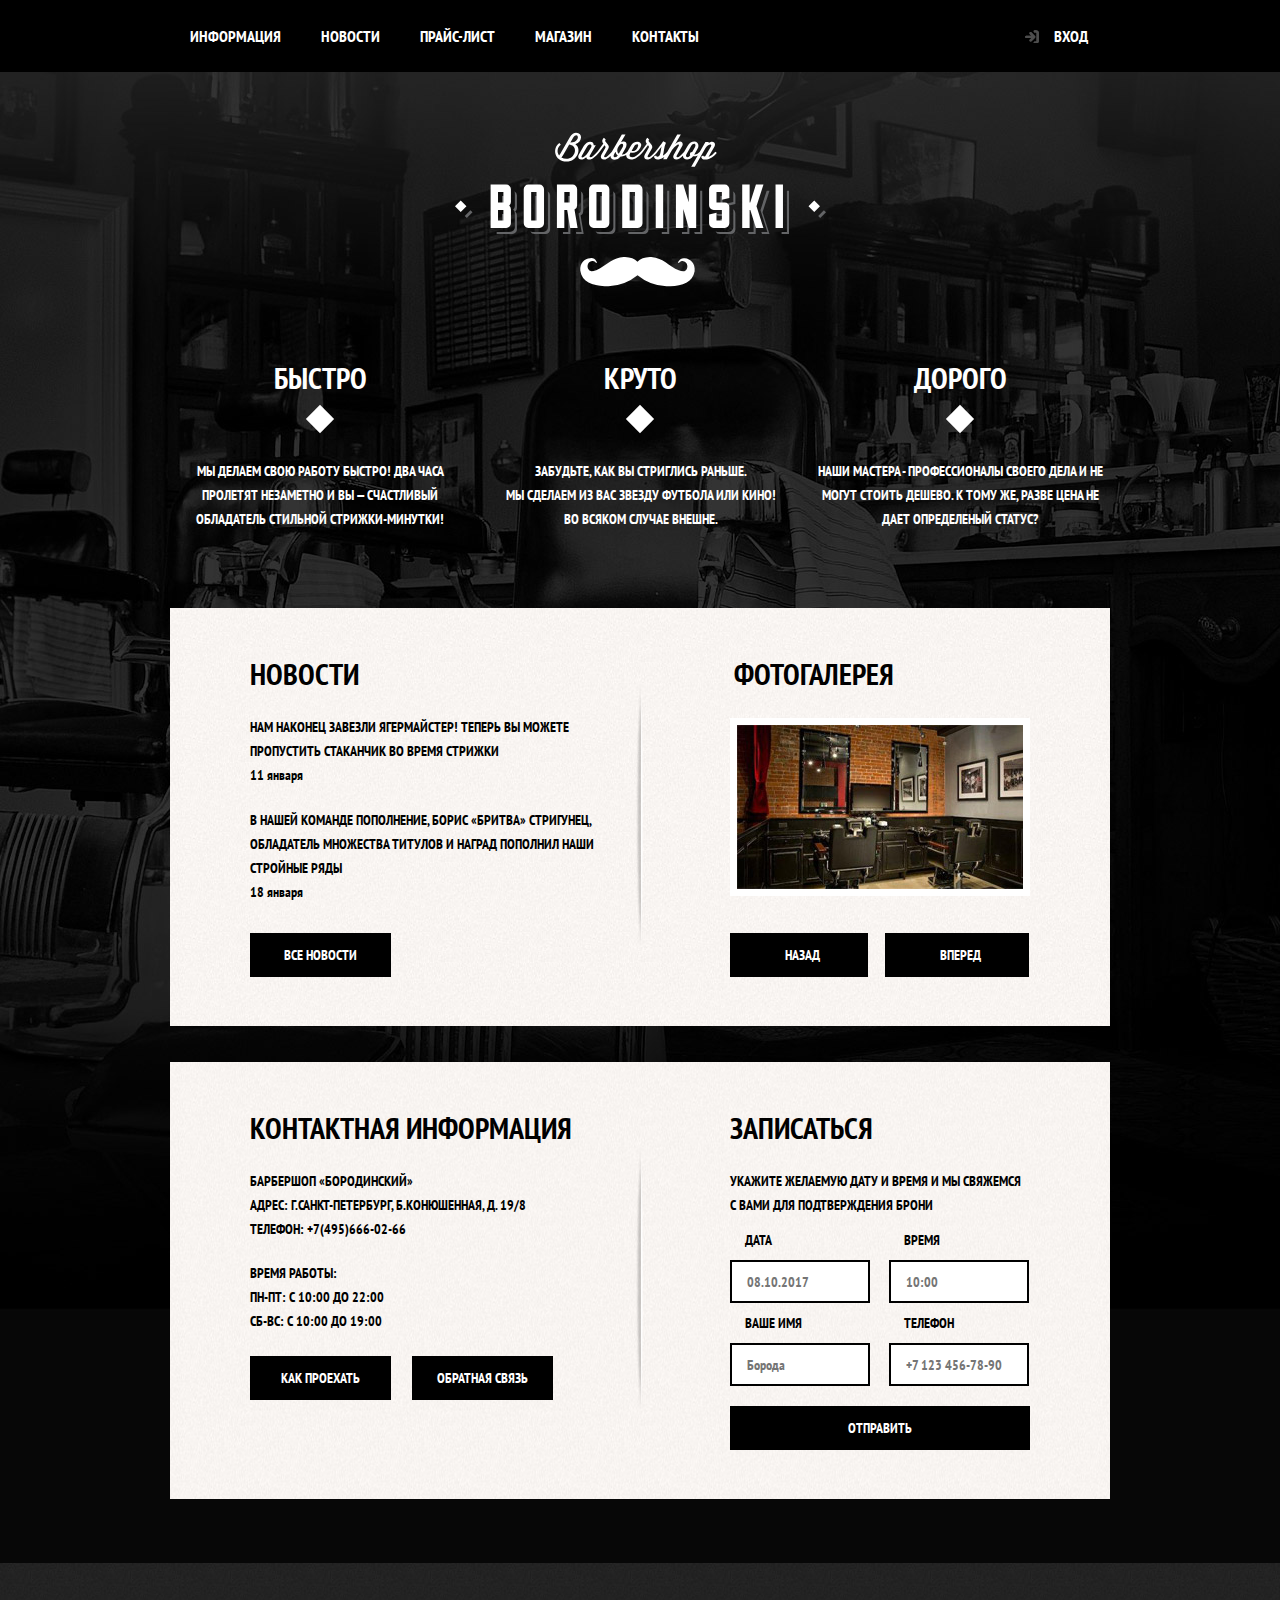
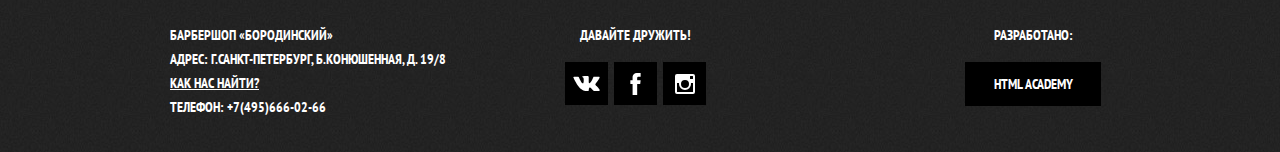
==== index.html @ 268b7793 "Стилизовал форму фильтра товаров" ====
<!DOCTYPE html>
<html lang="ru">
  <head>
    <meta charset="utf-8">
    <title>HTML Academy: Барбершоп</title>
    <link href="https://fonts.googleapis.com/css?family=PT+Sans+Narrow:400,700&amp;subset=cyrillic" rel="stylesheet">
    <link href="css/normalize.css" rel="stylesheet">
    <link href="css/style.css" rel="stylesheet">
  </head>
  <body>
    <header class="main-header">
      <a class="main-header-logo">
        <img src="img/index-logo.svg" alt="Логотип Барбершоп" width="371" height="155">
      </a>
      <nav class="header-menu" aria-label="Навигация по сайту">
        <div class="container">
          <ul class="site-navigation">
            <li><a href="#">Информация</a></li>
            <li><a href="#">Новости</a></li>
            <li><a href="price.html">Прайс-лист</a></li>
            <li><a href="catalog.html">Магазин</a></li>
            <li><a href="#">Контакты</a></li>
          </ul>
          <ul class="user-navigation">
            <li class="login-link"><a href="#">Вход</a></li>
          </ul>
        </div>
      </nav>
    </header>
    <main class="container">
      <h1 class="visually-hidden">Барбершоп Бородински</h1>
      <section class="features">
        <h2 class="visually-hidden">Особенности</h2>
        <ul class="features-list">
          <li class="features-list-fast">
            <h3>Быстро</h3>
            <p>Мы делаем свою работу быстро! Два часа пролетят незаметно и вы &mdash; счастливый
              обладатель стильной стрижки-минутки!</p>
          </li>
          <li class="features-list-cool">
            <h3>Круто</h3>
            <p>Забудьте, как вы стриглись раньше.<br> Мы сделаем из вас звезду футбола или кино!
              во всяком случае внешне.</p>
          </li>
          <li>
            <h3>Дорого</h3>
            <p>Наши мастера - профессионалы своего дела и не могут стоить дешево.
              К тому же, разве цена не дает определеный статус?</p>
          </li>
        </ul>
      </section>
      <div class="index-column">
        <section class="news">
          <h2>Новости</h2>
          <ul class="news-list">
            <li class="list-item">
              <p>Нам наконец завезли ягермайстер! Теперь вы можете пропустить стаканчик
                во время стрижки</p>
              <time datetime="2017-01-11">11 января</time>
            </li>
            <li class="list-item">
              <p>В нашей команде пополнение, Борис «Бритва» Стригунец, обладатель множества
                титулов и наград пополнил наши стройные ряды</p>
              <time datetime="2017-01-18">18 января</time>
            </li>
          </ul>
          <a class="button" href="#">Все новости</a>
        </section>
        <section class="photogallery">
          <h2>Фотогалерея</h2>
          <img src="img/image-barbershop.jpg" alt="Интерьер" width="286" height="164">
          <button class="button button-prev" type="button">Назад</button>
          <button class="button button-next" type="button">Вперед</button>
        </section>
      </div>
      <div class="index-column">
        <section class="contact">
          <h2>Контактная информация</h2>
          <p>Барбершоп «Бородинский»<br>
            Адрес: г.Санкт-Петербург, Б.Конюшенная, Д. 19/8<br>
            Телефон: +7(495)666-02-66</p>
          <p>Время работы:<br>
            Пн-Пт: С 10:00 до 22:00<br>
            Сб-Вс: С 10:00 до 19:00</p>
          <a class="button button-drv" href="#">Как проехать</a>
          <a class="button button-feedback" href="#">Обратная связь</a>
        </section>
      <section class="reservation">
        <h2>Записаться</h2>
        <p>Укажите желаемую дату и время и мы свяжемся с вами для подтверждения
          брони</p>
        <form class="reservation-form" method="post" action="#">
          <p class="form-item">
            <label for="date-field-reservation">Дата</label>
            <input type="text" name="date" id="date-field-reservation" placeholder="08.10.2017">
          </p>
          <p class="form-item">
            <label for="time-field-reservation">Время</label>
            <input type="text" name="time" id="time-field-reservation" placeholder="10:00">
          </p>
          <p class="form-item">
            <label for="name-field-reservation">Ваше имя</label>
            <input type="text" name="name" id="name-field-reservation" placeholder="Борода">
          </p>
          <p class="form-item">
            <label for="phone-field-reservation">Телефон</label>
            <input type="tel" name="phone" id="phone-field-reservation" placeholder="+7 123 456-78-90">
          </p>
            <button class="button button-submit" type="submit">Отправить</button>
        </form>
      </section>
     </div>
    </main>
    <footer class="main-footer">
      <div class="container">
        <p class="footer-contact">Барбершоп «Бородинский»<br>
          Адрес: г.Санкт-Петербург, Б.Конюшенная, Д. 19/8<br>
          <a href="#">Как нас найти?</a><br>
          Телефон: +7(495)666-02-66
        </p>
        <div class="footer-social">
          <b>Давайте дружить!</b>
          <ul>
            <li>
              <a href="#" aria-label="Vkontakte"><span class="visually-hidden">Vkontakte</span>
              <svg xmlns="http://www.w3.org/2000/svg" width="27" height="15" viewBox="0 0 26.14 14.91"><path d="M26 13.47l-.09-.17a13.55 13.55 0 0 0-2.6-3q-.87-.83-1.1-1.12A1 1 0 0 1 22 8a10.27 10.27 0 0 1 1.22-1.78l.88-1.16q2.35-3.13 2-4L26 .94a.8.8 0 0 0-.4-.22 2.14 2.14 0 0 0-.87 0h-3.92a.51.51 0 0 0-.27 0h-.3a.6.6 0 0 0-.15.14.93.93 0 0 0-.14.24 22.22 22.22 0 0 1-1.46 3.06q-.5.84-.93 1.46a7 7 0 0 1-.71.91 4.94 4.94 0 0 1-.52.47q-.23.18-.35.15l-.23-.05a.9.9 0 0 1-.31-.33 1.49 1.49 0 0 1-.16-.53V1.6a3.14 3.14 0 0 0 0-.62 2.12 2.12 0 0 0-.14-.44.73.73 0 0 0-.28-.33 1.57 1.57 0 0 0-.46-.18A9 9 0 0 0 12.57 0a8.93 8.93 0 0 0-3.25.33 1.83 1.83 0 0 0-.52.41q-.25.3-.07.33a1.67 1.67 0 0 1 1.16.59l.08.16a2.6 2.6 0 0 1 .19.63 6.32 6.32 0 0 1 .12 1 10.59 10.59 0 0 1 0 1.7q-.07.71-.13 1.1a2.21 2.21 0 0 1-.18.64 2.69 2.69 0 0 1-.16.3l-.07.07a1 1 0 0 1-.37.07.86.86 0 0 1-.46-.19 3.27 3.27 0 0 1-.56-.52 7 7 0 0 1-.66-.93q-.37-.6-.76-1.42l-.22-.39q-.2-.38-.56-1.11t-.62-1.43A.9.9 0 0 0 5.2.9h-.07a.93.93 0 0 0-.22-.16A1.44 1.44 0 0 0 4.6.65L.87.68A1 1 0 0 0 .1.94L0 1a.44.44 0 0 0 0 .22 1.08 1.08 0 0 0 .08.37Q.9 3.53 1.86 5.31t1.66 2.87Q4.23 9.27 5 10.24t1 1.24l.37.41.34.33a8.06 8.06 0 0 0 1 .78 16.34 16.34 0 0 0 1.4.9 7.6 7.6 0 0 0 1.79.72 6.19 6.19 0 0 0 2 .22h1.57a1.08 1.08 0 0 0 .72-.3l.05-.07a.9.9 0 0 0 .1-.25 1.38 1.38 0 0 0 0-.37 4.48 4.48 0 0 1 .09-1.05 2.77 2.77 0 0 1 .23-.71 1.74 1.74 0 0 1 .29-.4 1.19 1.19 0 0 1 .23-.2h.11a.86.86 0 0 1 .77.21 4.52 4.52 0 0 1 .83.79q.39.47.93 1.05a6.41 6.41 0 0 0 1 .87l.27.16a3.31 3.31 0 0 0 .71.3 1.53 1.53 0 0 0 .76.07l3.48-.05a1.58 1.58 0 0 0 .8-.17.68.68 0 0 0 .34-.37 1.06 1.06 0 0 0 0-.46 1.71 1.71 0 0 0-.1-.36z" fill="#fff"/></svg>
              </a>
            </li>
            <li>
              <a href="#" aria-label="Facebook"><span class="visually-hidden">Facebook</span>
              <svg xmlns="http://www.w3.org/2000/svg" width="19" height="22" viewBox="0 0 10.15 21.74"><path d="M3.34 1.12A4.77 4.77 0 0 1 6.53 0h3.61v3.81H7.81a1.07 1.07 0 0 0-1.09.83v2.55h3.42c-.08 1.23-.24 2.45-.41 3.67h-3v10.87H2.21V10.86H0V7.21h2.19V3.66a3.83 3.83 0 0 1 1.15-2.54z" fill="#fff"/></svg>
              </a>
            </li>
            <li>
              <a href="#" aria-label="Instagram"><span class="visually-hidden">Instagram</span>
              <svg xmlns="http://www.w3.org/2000/svg" width="20" height="20" viewBox="0 0 20 20"><path d="M18 0H2a2 2 0 0 0-2 2v16a2 2 0 0 0 2 2h16a2 2 0 0 0 2-2V2a2 2 0 0 0-2-2zm-8 6a4 4 0 1 1-4 4 4 4 0 0 1 4-4zM2.5 18a.47.47 0 0 1-.5-.5V9h2.1a3.4 3.4 0 0 0-.1 1 6 6 0 1 0 12 0 3.4 3.4 0 0 0-.1-1H18v8.5a.47.47 0 0 1-.5.5zM18 4.5a.47.47 0 0 1-.5.5h-2a.47.47 0 0 1-.5-.5v-2a.47.47 0 0 1 .5-.5h2a.47.47 0 0 1 .5.5z" fill="#fff"/></svg>
              </a>
            </li>
          </ul>
        </div>
        <div class="footer-dev">
          <b>Разработано:</b>
          <a class="button button-dev" href="#">Html Academy</a>
        </div>
      </div>
    </footer>

    <section class="modal-login">
      <h2>Личный кабинет</h2>
      <p>Введите пожалуйста свой логин и пароль</p>
      <form class="user-form" action="#" method="post">
        <p class="login">
          <label class="visually-hidden" for="user-form-login">Логин</label>
          <input type="text" name="login" placeholder="Логин" id="user-form-login">
        </p>
        <p class="password">
          <label class="visually-hidden" for="user-form-password">Пароль</label>
          <input type="password" name="password" placeholder="Пароль" id="user-form-password">
        </p>
        <p>
          <input class="visually-hidden" type="checkbox" name="remember" id="remember-field-user">
          <label class="remember-field checkbox" for="remember-field-user">Запомните меня</label>
          <a href="#">Я забыл пароль!</a>
        </p>
        <button class="button" type="submit">Войти</button>
      </form>
      <button class="modal-close" aria-label="Закрыть окно с входом в аккаунт" type="button"><span class="visually-hidden">Закрыть</span></button>
    </section>

    <section class="modal-map">
      <h2 class="visually-hidden">Как до нас добраться</h2>
      <img src="img/map.jpg" width="766" height="560" alt="Офис компании по адресу г.Санкт-Петербург, Б.Конюшенная, Д. 19/8">
      <button class="modal-close" type="button" aria-label="Закрыть"><span class="visually-hidden">Закрыть</span></button>
    </section>
  </body>
</html>
---- css/style.css ----
body {
  margin: 0;
  padding: 0;
  min-width: 960px;

  font-family: "PT Sans Narrow", Arial, sans-serif;
  font-size: 14px;
  line-height: 24px;
  font-weight: 700;
  color: #ffffff;
  text-transform: uppercase;

  background-color: #000000;
  background-image: url("../img/background-main-image.jpg");
  background-position: center 40px;
  background-repeat: no-repeat;
}

a {
  text-decoration: none;
}

.visually-hidden {
  position: absolute;
  width: 1px;
  height: 1px;
  margin: -1px;
  border: 0;
  padding: 0;
  clip: rect(0 0 0 0);
  overflow: hidden;
}

.header-menu,
.inner-header {
  background-color: #000000;
}

.header-menu {
  width: 100%;
  margin-bottom: 60px;
}

.main-header {
  display: flex;
  flex-direction: column;
  align-items: center;
  margin-bottom: 50px;
}

.inner-header {
  margin-bottom: 50px;
}

.main-header-logo {
  width: 371px;
  height: 175px;
  order: 1;
}

.container {
  width: 940px;
  padding-left: 10px;
  padding-right: 10px;
  margin-top: 0;
  margin-bottom: 0;
  margin-left: auto;
  margin-right: auto;
}

.header-menu .container,
.main-footer .container,
.inner-header .container,
.inner-header .header-menu {
  display: flex;
}

/* .inner-header .header-menu {?????
  padding-top: 20px;
  padding-bottom: 26px;
} */

.site-navigation,
.user-navigation {
  margin: 0;
  padding: 0;
  display: flex;
  flex-wrap: wrap;
}

.site-navigation li,
.user-navigation li {
  line-height: 20px;
}

.site-navigation {
  width: 780px;
  margin-right: 20px;
}

.user-navigation {
  width: 140px;
}

.site-navigation,
.user-navigation,
.features-list,
.news-list,
.breadcrumbs,
.catalog-items-list,
.inner-catalog-form ul,
.nav-catalog ul,
.photo-item-list,
.item-consist,
.best-tools ul {
  list-style: none;
}

.header-menu a  {
  font-size: 16px;
  color: #ffffff;
}

.login-link {
  padding-left: 31px;
}

.site-navigation a,
.user-navigation a {
  display: block;
  padding-left: 20px;
  padding-right: 20px;
  padding-top: 26px;
  padding-bottom: 26px;
}

.site-navigation a:hover,
.site-navigation a:focus,
.user-navigation a:hover,
.user-navigation a:focus {
  background-color: #242424;
}

.login-link a {
  position: relative;
  padding-left: 53px;
}

.login-link a::before {
  content: "";

  position: absolute;
  top: 29px;
  left: 23px;

  width: 16px;
  height: 14px;

  background-image: url("../img/login.svg");
  background-repeat: no-repeat;
  opacity: 0.3;
}

.login-link a:hover::before {
  opacity: 1;
}

.features {
  margin-bottom: 63px;
}


.features-list {
  margin: 0;
  padding: 0;
  display: flex;
}

.features-list h3 {
  margin: 0;
  padding: 0;
  padding-bottom: 46px;
}

.features-list li {
  position: relative;
  width: 300px;
  margin-right: 20px;

  text-align: center;
}

.features-list li:last-child {
  margin-right: 0;
}

.features-list li::after {
  content: "";
  position: absolute;
  transform: rotate(45deg);

  background-color: #ffffff;
  width: 20px;
  height: 20px;
  top: 52px;
  left: 140px;
}

.features-list-cool p {
  padding-left: 12px;
  padding-right: 10px;
}

.catalog-wrapper {
  display: flex;
}

.catalog-items-list {
  display: flex;
  flex-wrap: wrap;
}

.catalog-items-list li {
  width: 220px;
}

.nav-catalog ul {
  margin: 0;
  padding: 0;
  display: flex;
}

.news {
  width: 380px;
  margin-right: 126px;
}

.news h2,
.photogallery h2,
.contact h2,
.reservation h2 {
  margin: 0;
  padding: 0;
  margin-bottom: 20px;
}

.photogallery h2 {
  margin-bottom: 23px;
  padding-left: 4px;
}

.news-list {
  margin: 0;
  padding: 0;
  margin-bottom: 39px;
}

.photogallery {
  width: 320px;
}

.contact {
  width: 383px;
  margin-right: 98px;
}

.contact p {
  margin: 0;
  padding: 0;
  margin-bottom: 20px;
}

.contact p:last-of-type {
  margin-bottom: 33px;
}

.contact .button {
  padding-left: 31px;
  padding-right: 31px;
}

.contact .button-drv {
  margin-right: 18px;
}

.contact .button-feedback {
  padding-left: 25px;
  padding-right: 25px;
}

.reservation {
  width: 300px;
}

.features-list h3,
.index-column h2,
.modal-login h2 {
  font-size: 30px;
  line-height: 42px;
}

.index-column,
.modal-login,
.inner-page {
  padding-left: 80px;
  padding-right: 80px;

  color: #000000;

  background-color: #f8f5f2;
  background-image: url("../img/background-white-pattern.jpg");
  background-repeat: repeat;
}

.inner-page {
  padding-left: 0;/*????*/
  padding-right: 0;
}


.index-column {
  display: flex;
  position: relative;
  margin-bottom: 36px;
  padding-bottom: 49px;
  padding-top: 45px;

  background-color: #f8f5f2;
  background-image:
    url("../img/border.png"),
    url("../img/background-white-pattern.jpg");
  background-repeat: no-repeat, repeat;
  background-position: center center;
}


.button {
  border: none;
  padding: 0;
  margin: 0;
  padding-top: 13px;
  padding-bottom: 13px;
  padding-left: 34px;
  padding-right: 34px;

  color: #ffffff;
  font-weight: 700;
  text-transform: uppercase;
  font-size: 14px;
  line-height: 24px;

  background-color: #000000;
}

.button-prev,
.button-next,
.button-submit,
.modal-login .button {
  padding-top: 10px;
  padding-bottom: 10px;
  padding-left: 55px;
  padding-right: 48px;
}

.button-submit,
.modal-login .button {
  padding-left: 0;
  padding-right: 0;
  width: 100%;
}

.button-submit-catalog {
  width: 112px;
  font-size: 13px;
  line-height: 18px;
  padding-top: 14px;
  padding-bottom: 13px;
}

.modal-login .button {
  box-sizing: border-box;
  padding-right: 10px;
}

.photogallery img {
  margin-bottom: 30px;
  border: 7px solid #ffffff;
}

.button-prev {
  margin-right: 14px;
}

.button:hover,
.button:focus {
  background-color: #663d15;
}

.main-footer {
  margin-top: 64px;
  padding-top: 60px;
  padding-bottom: 33px;

  color: #ffffff;

  background-image: url("../img/background-black-pattern.jpg");
  background-color: #222222;
  background-repeat: repeat;
}

.footer-contact {
  margin: 0;
  padding: 0;

}

.footer-contact a {
  color: #ffffff;
  text-decoration: underline;
}

.footer-social {
  width: 140px;
}

.footer-social b,
.footer-dev b {
  display: block;
  margin-bottom: 15px;
  text-align: center;
}

.footer-dev b {
  margin-bottom: 25px;
}

.footer-social a {
  display: flex;
  justify-content: center;
  align-items: center;
  line-height: 14px;
  width: 43px;
  height: 43px;
}

.footer-dev b {
  display: block;
}

.modal-login a {
  color: #000000;
  text-decoration: underline;
}

.reservation-form {
  display: flex;
  flex-wrap: wrap;
}

.reservation-form p {
  margin: 0;
  padding: 0;
  margin-bottom: 11px;
}

.reservation-form label {
  display: block;
  padding-left: 15px;
  margin-bottom: 11px;

  line-height: 18px;
}

.reservation-form input,
.user-form input {
  box-sizing: border-box;
  border: 2px solid #000000;
  width: 140px;
  padding-left: 15px;
  padding-top: 12px;
  padding-bottom: 11px;
  font-weight: 700;

  color: #000000;
}

.reservation-form p:nth-child(2n + 1) {
  margin-right: 19px;
}

.form-item:last-of-type {
  margin-bottom: 20px;
}

.inner h1 {
  margin: 0;
  padding: 0;
  margin-bottom: 16px;

  font-size: 30px;
  line-height: 42px;
  font-weight: 700;
  color: #000000;
}

.inner-header .header-menu {
  margin-bottom: 0;
}

.breadcrumbs {
  padding: 0;
  margin: 0;
  display: flex;
  margin-bottom: 45px;
}

.breadcrumbs a {
  color: #000000;
}

.inner-price .breadcrumbs {
  margin-bottom: 40px;
}

.inner-form fieldset {
  border: none;
}

.inner-form legend {

}

.inner-form legend,
.item-info h3 {
  font-size: 24px;
  line-height: 30px;
}

.inner-form label {
  font-size: 14px;
  line-height: 18px;
}

.catalog-items-list li {
  background-color: #ffffff;
}

.catalog-items-list a {
  display: block;
  font-size: 14px;
  color: #000000;
}

.catalog-items-list .button {
  color: #ffffff;
}

.breadcrumbs .current {
  color: #aba9a7;
}

.item-code {
  color: #aeaeae;
}

.product-price {
  background-color: #e5e5e5;
}

.inner-price .price-promo {
  font-size: 48px;
  line-height: 48px;
}

.best-tools {
  width: 400px;
  margin-right: 80px;
}

.best-tools h2,
.price-service h2,
.about-us h2 {
  font-size: 24px;
  line-height: 30px;
}

input[type="checkbox"]:hover ~ label,
input[type="radio"]:hover ~ label,
input[type="checkbox"]:focus ~ label,
input[type="radio"]:focus ~ label {
  color: #663d15;
}

input[type="checkbox"]:disabled ~ label,
input[type="radio"]:disabled ~ label {
  opacity: 0.5;
}

.nav-catalog .current-page,
.button-dev:hover,
.button-dev:focus {
  color: #000000;

  background-color: #ffffff;
}



.list-item {
  margin-bottom: 21px;
}

.list-item:last-child {
  margin-bottom: 0;
}

.list-item time,
.catalog-category {
  text-transform: none;
}

.list-item p {
  margin: 0;
  padding: 0;
}

.photo-item-list {
  margin: 0;
  padding: 0;
  display: flex;
  flex-wrap: wrap;
  width: 480px;
}

.item-wrapper,
.price-wrapper,
.about-wrapper {
  display: flex;
}

.about-wrapper p:first-child {
  margin-right: 20px;
}

.about-us {
  padding-bottom: 40px;
}

.item-consist {
  margin: 0;
  padding: 0;
}

.footer-inner-catalog,
.footer-inner-item,
.footer-inner-price {
  color: #ffffff;
}

.footer-contact {
  margin-right: 119px;
}

.footer-social {
  margin-right: 260px;
}

.footer-dev a {
  width: 140px;
  padding-left: 29px;
  padding-right: 28px;
}

.footer-social ul {
  display: flex;
  padding: 0;
  margin: 0;

  list-style: none;
}

.footer-social li {
  display: flex;
  justify-content: center;
  align-items: center;
  background-color: #000000;
  margin-right: 6px;
}

.footer-social li:last-child {
  margin-right: 0;
}

.modal-login {
  display: none; /*Скрыл modal-login*/
  position: fixed;
  top: calc(50% - 230px);
  left: calc(50% - 230px);
  padding-top: 47px;
  width: 300px;
  padding-bottom: 57px;

  box-shadow: 0 30px 50px 0 rgba(00, 01, 01, 0.25);
}

.modal-login h2 {
  margin: 0;
  padding: 0;
}

.modal-login p {
  margin-bottom: 11px;
}

.user-form input {
  width: 300px;
  text-transform: uppercase;
  color: #000000;
  font-weight: 700;
  background-color: #f9f6f3;
}

.user-form p:last-of-type {
  margin-top: 13px;
  /* padding-left: 30px; */
  margin-bottom: 14px;
}

.user-form .remember-field {
  position: relative;
  margin-right: 73px;
  padding-left: 30px;
}

.user-form .remember-field::before,
.checkbox-label::before {
  content: "";
  position: absolute;
  left: 0px;
  top: -2px;

  width: 17px;
  height: 17px;
  border: 2px solid #000000;
}

.radio-label::before {
  content: "";
  position: absolute;
  left: 0px;
  top: -2px;

  width: 17px;
  height: 17px;
  border-radius: 50%;
  border: 2px solid #000000;
}

input[type="checkbox"]:checked ~ .remember-field::before,
input[type="checkbox"]:checked ~ .checkbox-label::before {
  background-image: url("../img/cross.svg");
  background-repeat: no-repeat;
  background-position: center center;
}

input[type="radio"]:checked ~ .radio-label::before {
  background-image: url("../img/radio-shape.svg");
  background-repeat: no-repeat;
  background-position: center center;
}

.user-form p {
  margin: 0;
  padding: 0;
  margin-bottom: 10px;
}

.user-form input {
  padding-right: 40px;
}

.user-form .login,
.user-form .password {
  position: relative;
}

.user-form .login::after,
.user-form .password::after {
  content: "";
  position: absolute;
  width: 15px;
  height: 15px;
  top: 15px;
  left: 271px;

  background-repeat: no-repeat;
}

.user-form .login::after {
  background-image: url("../img/user.svg");
}

.user-form .password::after {
  background-image: url("../img/lock.svg");
  left: 269px;
}

.modal-close {
    position: absolute;
    margin: 0;
    padding: 0;
    border: none;
    width: 20px;
    height: 21px;
    top: 6px;
    left: 470px;


    background-image: url("../img/cross-close.svg");
    background-repeat: no-repeat;
    background-color: transparent;
    background-size: 20px;
}

.modal-map {
  position: fixed;
  display: none; /*Скрыл modal-map*/
  top: calc(50% - 287px);
  left: calc(50% - 390px);
}

.modal-map img {
  border: 7px solid #ffffff;
  box-shadow: 0 30px 50px 0 rgba(00, 01, 01, 0.25);
}

.modal-map .modal-close {
  left: 790px;
  top: 10px;
}

.inner-header .header-logo {
  width: 150px;
  display: flex;
  justify-content: center;
  align-items: center;
}

.inner-header .header-menu {
  width: 790px;
}

.href-style {
  padding-bottom: 26px;
}

.site-navigation-current .href-style {
  box-shadow: inset 0 -4px 0 0 #ffffff;
}

.breadcrumbs li {
  position: relative;
  margin-right: 40px;
}

.breadcrumbs li::after {
  content: "";
  position: absolute;
  width: 7px;
  height: 7px;
  top: 7px;
  margin-left: 17px;

  background-color: #000000;
  transform: rotate(45deg);
}
.breadcrumbs li:last-of-type::after {
  content: "";
  position: absolute;
  width: 0;
  height: 0;
}

.inner-catalog-form form {
  width: 176px;
}

.inner-catalog-form fieldset {
  margin: 0;
  padding: 0;
}

.inner-catalog-form legend {
  margin-bottom: 30px;
}

.inner-catalog-form label {
  display: block;
}

.inner-catalog-form ul {
  margin: 0;
  padding: 0;
}

.inner-catalog-form fieldset {
  margin-bottom: 26px;
}

.inner-catalog-form fieldset:last-of-type {
  margin-bottom: 30px;
}

.inner-catalog-form li {
  margin-bottom: 20px;
}

.checkbox-label,
.radio-label {
  position: relative;
  padding-left: 43px;
}
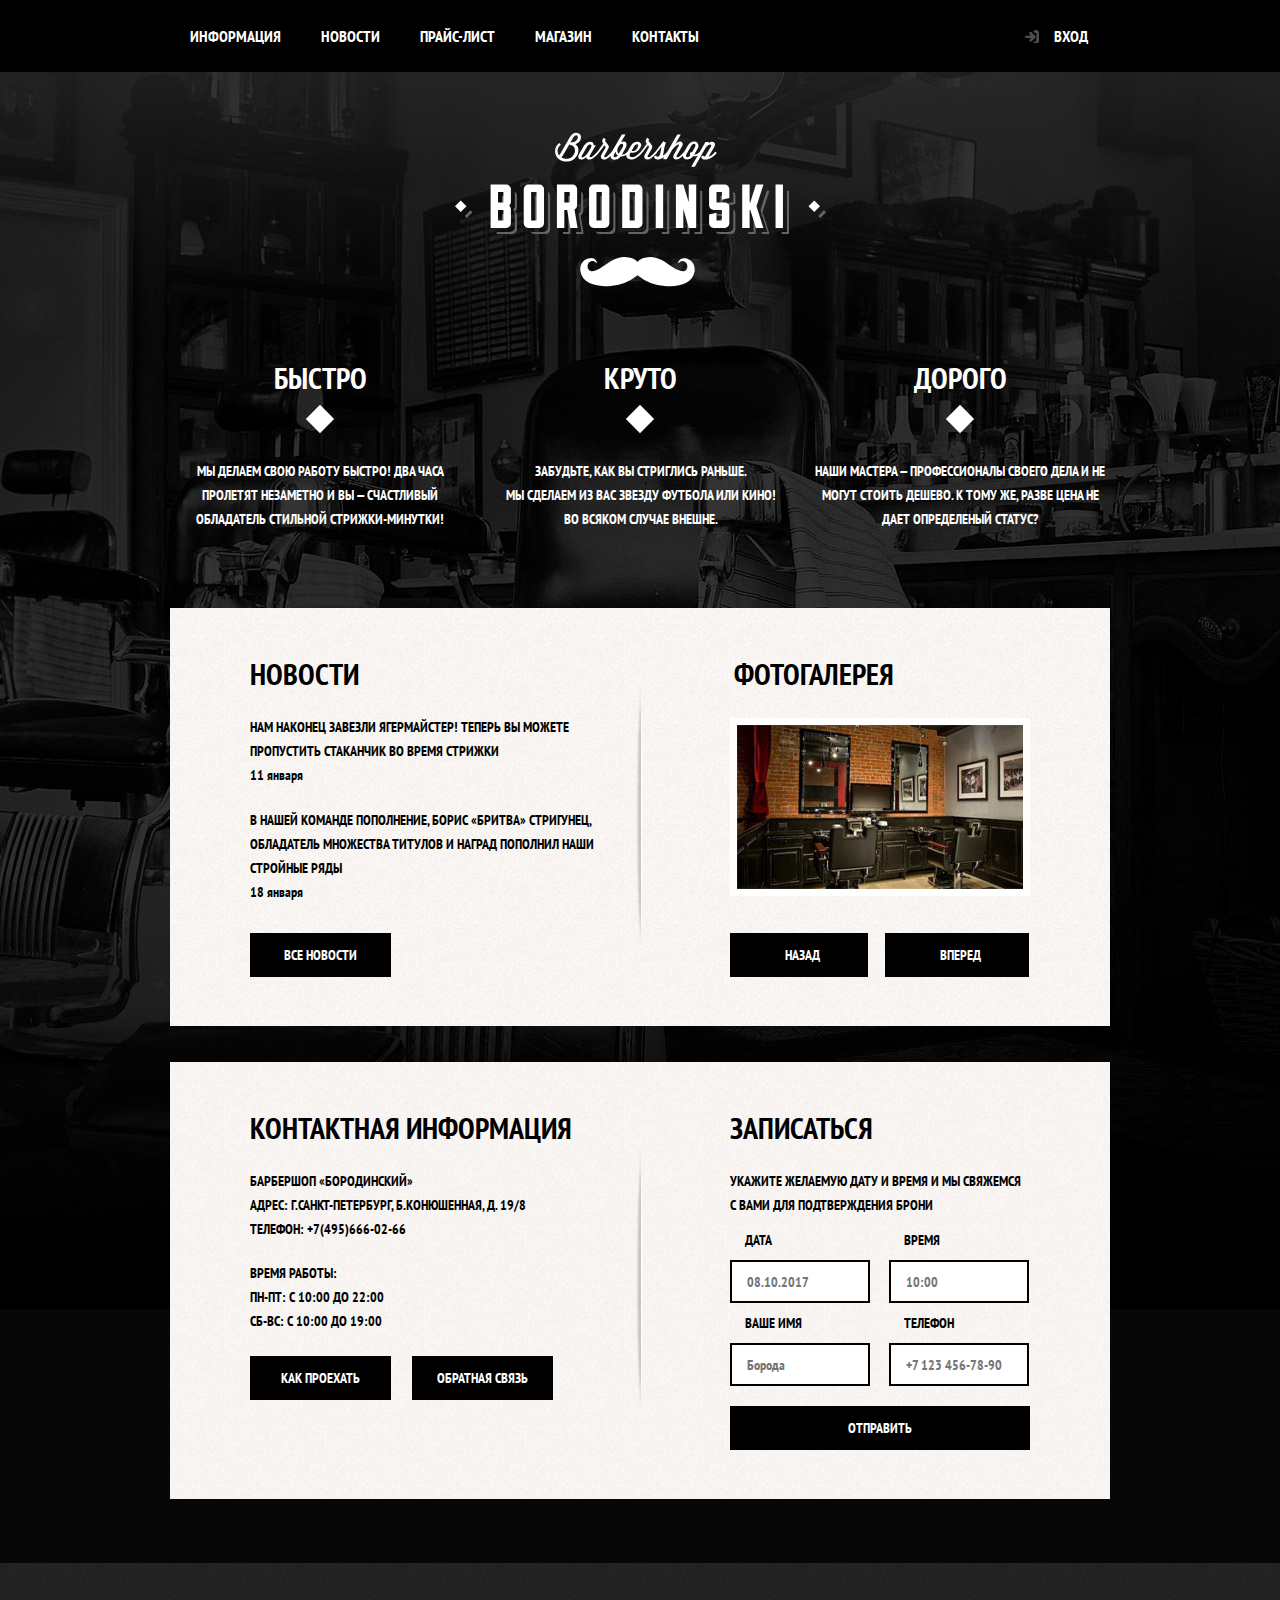
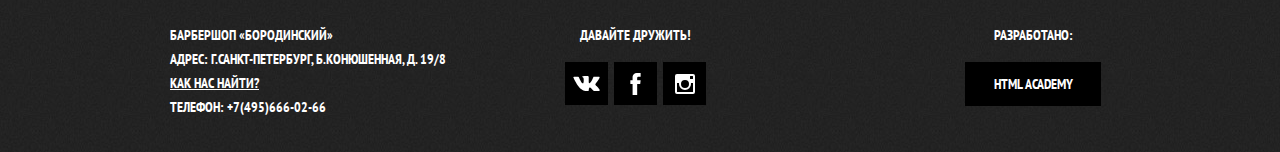
==== commit f69362ff: "Поправил разметку" ====
--- a/index.html
+++ b/index.html
@@ -44,7 +44,7 @@
           </li>
           <li>
             <h3>Дорого</h3>
-            <p>Наши мастера - профессионалы своего дела и не могут стоить дешево.
+            <p>Наши мастера &mdash; профессионалы своего дела и не могут стоить дешево.
               К тому же, разве цена не дает определеный статус?</p>
           </li>
         </ul>
--- a/css/style.css
+++ b/css/style.css
@@ -222,6 +222,7 @@
 
 .catalog-items-list li {
   width: 220px;
+  margin-bottom: 21px;
 }
 
 .nav-catalog ul {
@@ -519,7 +520,7 @@
 }
 
 .inner-price .breadcrumbs {
-  margin-bottom: 40px;
+  margin-bottom: 47px;
 }
 
 .inner-form fieldset {
@@ -548,7 +549,20 @@
 .catalog-items-list a {
   display: block;
   font-size: 14px;
+  line-height: 24px;
   color: #000000;
+}
+
+.catalog-items-wrapper {
+  margin-bottom: 16px;
+}
+
+.catalog-items-wrapper .button,
+.item-price .button {
+  padding-top: 10px;
+  padding-bottom: 10px;
+  padding-left: 18px;
+  padding-right: 18px;
 }
 
 .catalog-items-list .button {
@@ -574,7 +588,7 @@
 
 .best-tools {
   width: 400px;
-  margin-right: 80px;
+  margin-right: 82px;
 }
 
 .best-tools h2,
@@ -629,7 +643,9 @@
   padding: 0;
   display: flex;
   flex-wrap: wrap;
-  width: 480px;
+  justify-content: space-between;
+  width: 460px;
+  margin-right: 89px;
 }
 
 .item-wrapper,
@@ -640,10 +656,6 @@
 
 .about-wrapper p:first-child {
   margin-right: 20px;
-}
-
-.about-us {
-  padding-bottom: 40px;
 }
 
 .item-consist {
@@ -766,7 +778,7 @@
 input[type="radio"]:checked ~ .radio-label::before {
   background-image: url("../img/radio-shape.svg");
   background-repeat: no-repeat;
-  background-position: center center;
+  background-position: 4px center;
 }
 
 .user-form p {
@@ -863,7 +875,9 @@
   margin-right: 40px;
 }
 
-.breadcrumbs li::after {
+.breadcrumbs li::after,
+.item-consist li::before,
+.best-tools li::before {
   content: "";
   position: absolute;
   width: 7px;
@@ -881,6 +895,10 @@
   height: 0;
 }
 
+.inner-catalog-form {
+  margin-right: 63px;
+}
+
 .inner-catalog-form form {
   width: 176px;
 }
@@ -920,3 +938,233 @@
   position: relative;
   padding-left: 43px;
 }
+
+.catalog-items-list,
+.catalog-items-list h3,
+.catalog-items-list p {
+  padding: 0;
+  margin: 0;
+}
+
+.catalog-items-list {
+  padding-top: 7px;
+}
+
+.catalog-items-list li {
+  display: flex;
+  flex-direction: column;
+
+  margin-right: 20px;
+
+  box-shadow: 0 0 15px 0 rgba(0, 1, 1, 0.2);
+}
+
+.catalog-items-list li:nth-child(3n + 3) {
+  margin-right: 0;
+}
+
+.catalog-items-list .catalog-items-image {
+  order: -1;
+  margin-bottom: 6px;
+}
+
+.catalog-items-list .catalog-items-wrapper {
+  display: flex;
+  margin-left: 16px;
+  margin-bottom: 16px;
+}
+
+.catalog-items-wrapper .product-price {
+  width: 110px;
+  text-align: center;
+  padding-top: 10px;
+}
+
+.catalog-items-list h3 {
+  margin-left: 17px;
+  margin-bottom: 12px;
+}
+
+.catalog-info a {
+  display: flex;
+  flex-direction: column;
+}
+
+.catalog-info span {
+  line-height: 18px;
+}
+
+.inner-catalog-items .nav-catalog {
+  margin-top: 24px;
+}
+
+.inner-catalog-items .nav-catalog a {
+  display: block;
+  width: 43px;
+  padding-left: 0;
+  padding-right: 0;
+  padding-top: 9px;
+  padding-bottom: 10px;
+  margin-right: 7px;
+
+  text-align: center;
+}
+
+.inner-footer-catalog {
+  margin-top: 47px;
+}
+
+.inner-item .item-wrapper {
+  padding-top: 7px;
+}
+
+.photo-item-list li:not(.current) {
+  margin-top: 16px;
+}
+
+.item-info {
+  padding-top: 20px;
+}
+
+.item-available,
+.item-code {
+  display: inline-block;
+  margin: 0;
+  padding: 0;
+}
+
+.item-code {
+  text-align: right;
+  width: 288px;
+  margin-bottom: 29px;
+}
+
+.item-description {
+  margin: 0;
+  padding: 0;
+  margin-bottom: 35px;
+}
+
+.item-info .item-price {
+  display: flex;
+  text-align: center;
+  margin-bottom: 61px;
+}
+
+.item-price .product-price {
+  padding-top: 10px;
+  width: 109px;
+}
+
+.item-info h3 {
+  margin-bottom: 29px;
+}
+
+.item-consist li {
+  position: relative;
+  padding-left: 21px;
+}
+
+.item-consist li::before,
+.best-tools li::before {
+  left: 3px;
+  margin-left: 0;
+}
+
+.inner-footer-item {
+  margin-top: 41px;
+}
+
+.price-promo {
+  display: block;
+  position: relative;
+  width: 940px;
+  margin-bottom: 61px;
+
+  text-align: center;
+}
+
+.price-promo::before {
+  content: "";
+  position: absolute;
+  top: 23px;
+  left: -1px;
+  width: 160px;
+  height: 2px;
+
+  background-color: #000000;
+}
+
+.price-promo::after {
+  content: "";
+  position: absolute;
+  top: 23px;
+  left: 779px;
+  width: 160px;
+  height: 2px;
+
+  background-color: #000000;
+}
+
+.price-wrapper h2,
+.about-us h2 {
+  margin: 0;
+  padding: 0;
+}
+
+.best-tools {
+  margin-bottom: 44px;
+}
+
+.best-tools ul {
+  margin: 0;
+  padding: 0;
+}
+
+.best-tools h2 {
+  width: 240px;
+  margin-bottom: 28px;
+}
+
+.best-tools li {
+  position: relative;
+  margin-bottom: 13px;
+  padding-left: 21px;
+}
+
+.price-service h2 {
+  width: 190px;
+  margin-bottom: 34px;
+}
+
+.price-service table {
+  border-collapse: collapse;
+  border: 2px solid #000000;
+}
+
+
+.price-service td {
+  box-sizing: border-box;
+  width: 230px;
+  border: 2px solid #000000;
+  text-align: center;
+  padding-top: 8px;
+  padding-bottom: 8px;
+}
+
+.price-service td:first-child {
+  text-align: left;
+  padding-left: 15px;
+}
+
+.about-us h2 {
+  margin-bottom: 16px;
+}
+
+.about-wrapper p {
+  width: 386px;
+}
+
+.about-wrapper p:first-child {
+  margin-right: 97px;
+}
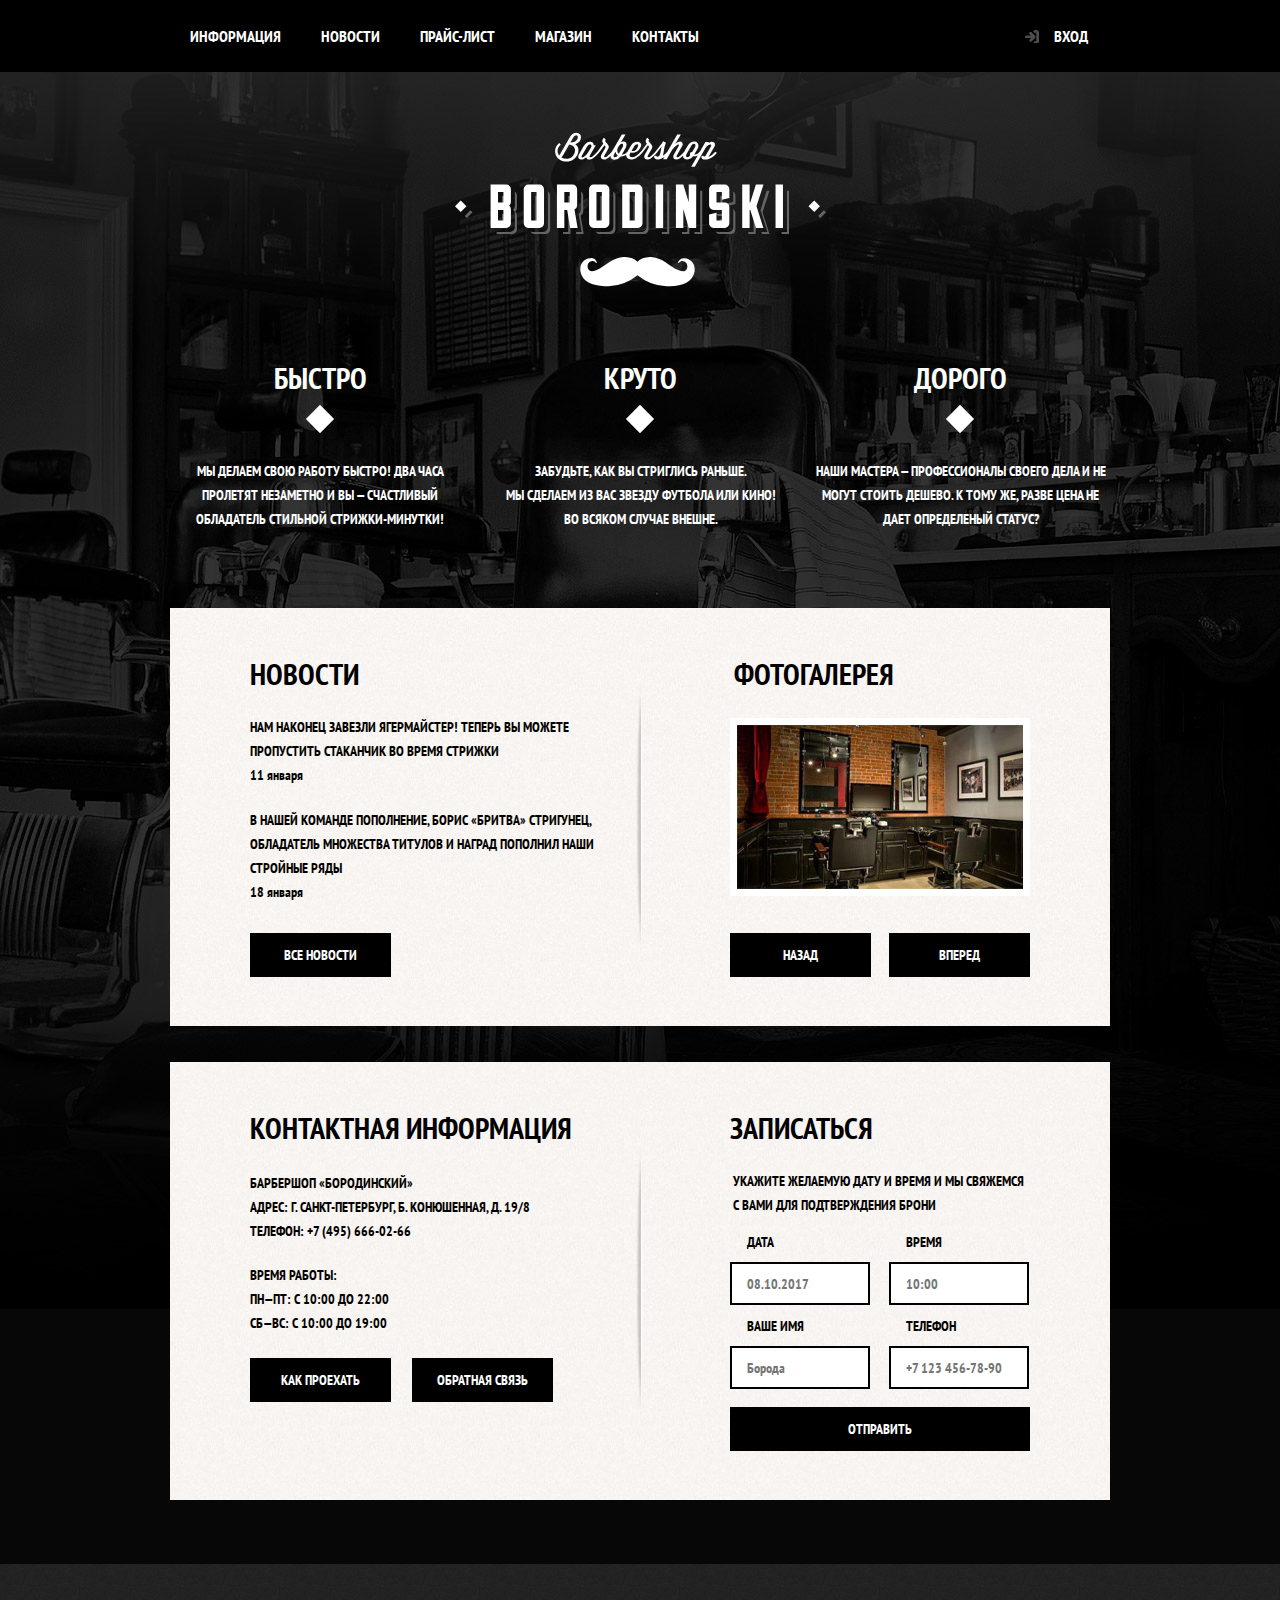
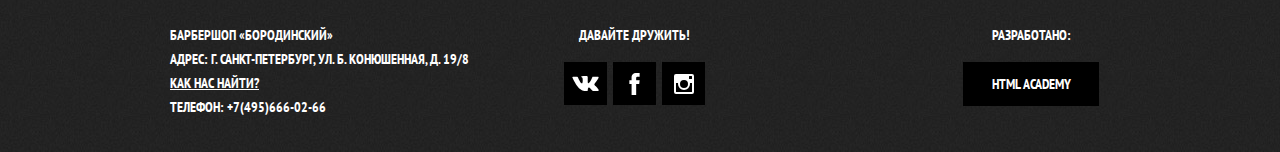
==== commit b3324056: "Поправил разметку index.html" ====
--- a/index.html
+++ b/index.html
@@ -42,7 +42,7 @@
             <p>Забудьте, как вы стриглись раньше.<br> Мы сделаем из вас звезду футбола или кино!
               во всяком случае внешне.</p>
           </li>
-          <li>
+          <li class="features-list-expensive">
             <h3>Дорого</h3>
             <p>Наши мастера &mdash; профессионалы своего дела и не могут стоить дешево.
               К тому же, разве цена не дает определеный статус?</p>
@@ -77,17 +77,17 @@
         <section class="contact">
           <h2>Контактная информация</h2>
           <p>Барбершоп «Бородинский»<br>
-            Адрес: г.Санкт-Петербург, Б.Конюшенная, Д. 19/8<br>
-            Телефон: +7(495)666-02-66</p>
+            Адрес: г. Санкт-Петербург, Б. Конюшенная, Д. 19/8<br>
+            Телефон: +7 (495) 666-02-66</p>
           <p>Время работы:<br>
-            Пн-Пт: С 10:00 до 22:00<br>
-            Сб-Вс: С 10:00 до 19:00</p>
+            Пн&mdash;Пт: С 10:00 до 22:00<br>
+            Сб&mdash;Вс: С 10:00 до 19:00</p>
           <a class="button button-drv" href="#">Как проехать</a>
           <a class="button button-feedback" href="#">Обратная связь</a>
         </section>
       <section class="reservation">
         <h2>Записаться</h2>
-        <p>Укажите желаемую дату и время и мы свяжемся с вами для подтверждения
+        <p class="reservation-info">Укажите желаемую дату и время и мы свяжемся с вами для подтверждения
           брони</p>
         <form class="reservation-form" method="post" action="#">
           <p class="form-item">
@@ -114,7 +114,7 @@
     <footer class="main-footer">
       <div class="container">
         <p class="footer-contact">Барбершоп «Бородинский»<br>
-          Адрес: г.Санкт-Петербург, Б.Конюшенная, Д. 19/8<br>
+          Адрес: г. Санкт-Петербург, ул. Б. Конюшенная, Д. 19/8<br>
           <a href="#">Как нас найти?</a><br>
           Телефон: +7(495)666-02-66
         </p>
--- a/css/style.css
+++ b/css/style.css
@@ -399,7 +399,7 @@
 
 .main-footer {
   margin-top: 64px;
-  padding-top: 60px;
+  padding-top: 59px;
   padding-bottom: 33px;
 
   color: #ffffff;
@@ -461,13 +461,14 @@
 .reservation-form p {
   margin: 0;
   padding: 0;
-  margin-bottom: 11px;
+  margin-bottom: 10px;
 }
 
 .reservation-form label {
   display: block;
-  padding-left: 15px;
+  padding-left: 17px;
   margin-bottom: 11px;
+  padding-top: 2px;
 
   line-height: 18px;
 }
@@ -490,7 +491,7 @@
 }
 
 .form-item:last-of-type {
-  margin-bottom: 20px;
+  margin-bottom: 18px;
 }
 
 .inner h1 {
@@ -670,11 +671,11 @@
 }
 
 .footer-contact {
-  margin-right: 119px;
+  margin-right: 95px;
 }
 
 .footer-social {
-  margin-right: 260px;
+  margin-right: 259px;
 }
 
 .footer-dev a {
@@ -704,7 +705,7 @@
 }
 
 .modal-login {
-  display: none; /*Скрыл modal-login*/
+  display: none;/*Скрыл modal-login*/
   position: fixed;
   top: calc(50% - 230px);
   left: calc(50% - 230px);
@@ -824,8 +825,8 @@
     border: none;
     width: 20px;
     height: 21px;
-    top: 6px;
-    left: 470px;
+    top: 9px;
+    left: 474px;
 
 
     background-image: url("../img/cross-close.svg");
@@ -847,8 +848,8 @@
 }
 
 .modal-map .modal-close {
-  left: 790px;
-  top: 10px;
+  left: 792px;
+  top: 9px;
 }
 
 .inner-header .header-logo {
@@ -1168,3 +1169,30 @@
 .about-wrapper p:first-child {
   margin-right: 97px;
 }
+
+.features-list-expensive p {
+  box-sizing: border-box;
+  width: 296px;
+  padding-left: 5px;
+}
+
+.button-prev {
+  margin-right: 15px;
+}
+
+.button-prev,
+.button-next {
+  padding: 0;
+  width: 141px;
+  padding-top: 10px;
+  padding-bottom: 10px;
+}
+
+.reservation .reservation-info {
+  padding-left: 3px;
+  padding-right: 5px;
+}
+
+.contact h2 {
+  margin-bottom: 22px;
+}
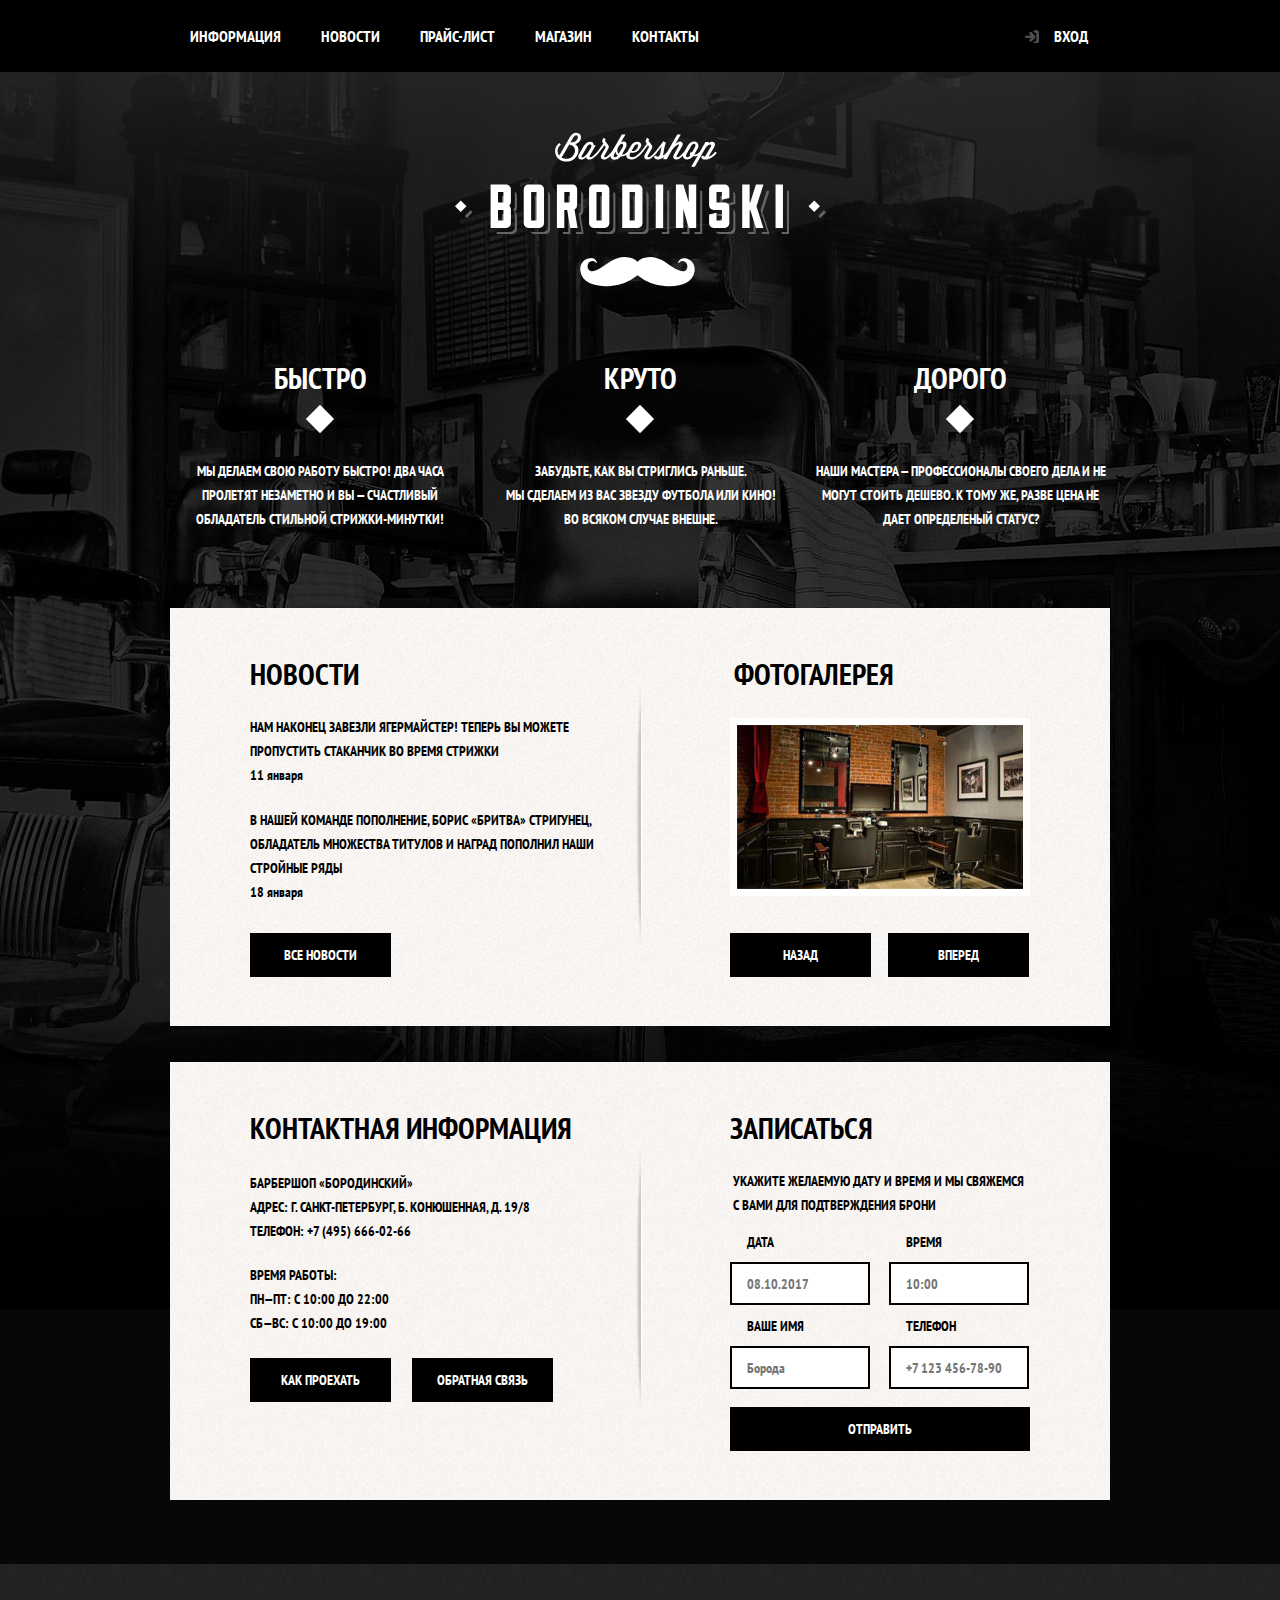
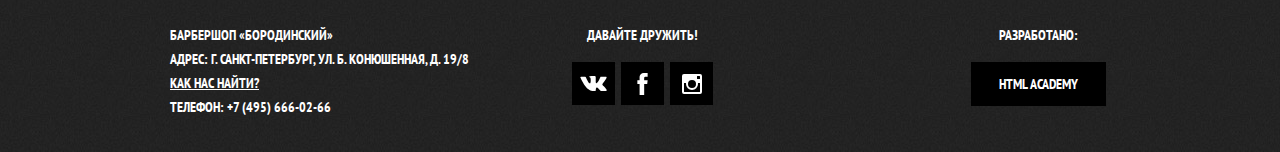
==== commit e5c1003d: "Поправил разметку" ====
--- a/index.html
+++ b/index.html
@@ -116,7 +116,7 @@
         <p class="footer-contact">Барбершоп «Бородинский»<br>
           Адрес: г. Санкт-Петербург, ул. Б. Конюшенная, Д. 19/8<br>
           <a href="#">Как нас найти?</a><br>
-          Телефон: +7(495)666-02-66
+          Телефон: +7 (495) 666-02-66
         </p>
         <div class="footer-social">
           <b>Давайте дружить!</b>
--- a/css/style.css
+++ b/css/style.css
@@ -680,7 +680,7 @@
 
 .footer-dev a {
   width: 140px;
-  padding-left: 29px;
+  padding-left: 28px;
   padding-right: 28px;
 }
 
@@ -1017,6 +1017,7 @@
 
 .inner-item .item-wrapper {
   padding-top: 7px;
+  margin-bottom: 38px;
 }
 
 .photo-item-list li:not(.current) {
@@ -1177,7 +1178,7 @@
 }
 
 .button-prev {
-  margin-right: 15px;
+  margin-right: 14px;
 }
 
 .button-prev,
@@ -1196,3 +1197,16 @@
 .contact h2 {
   margin-bottom: 22px;
 }
+
+.inner-footer-item {
+  margin-top: 4px;
+}
+
+.inner-footer-price {
+  padding-top: 54px;
+}
+
+.footer-contact {
+  width: 312px;
+  margin-right: 90px;
+}
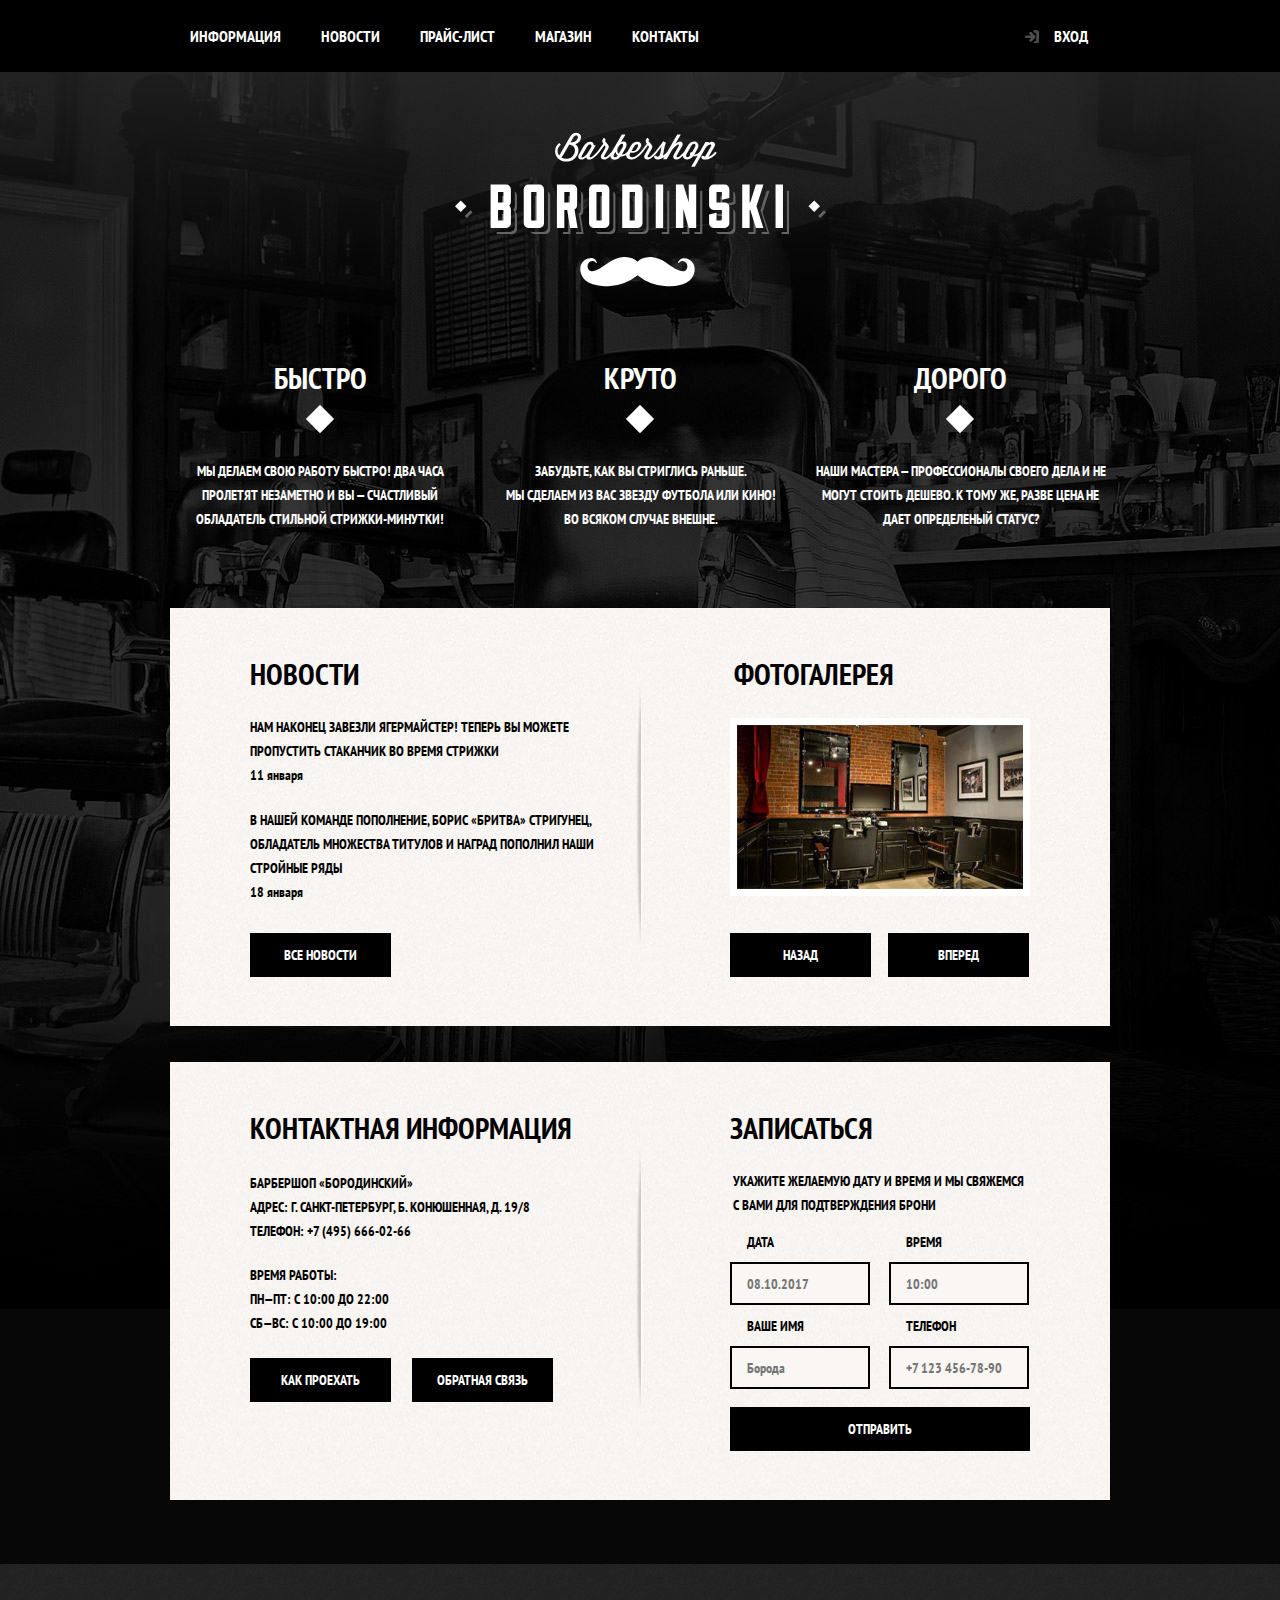
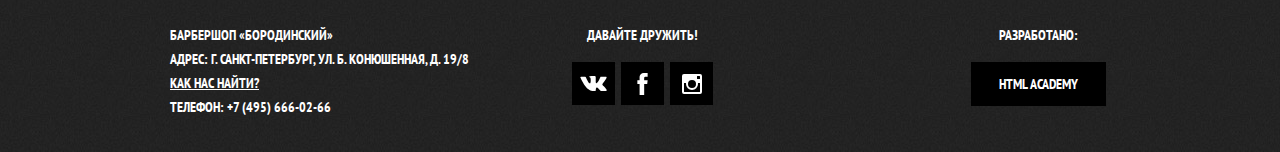
==== commit 90663a9d: "Поправил разметку для кроссбраузерности" ====
--- a/index.html
+++ b/index.html
@@ -27,89 +27,91 @@
         </div>
       </nav>
     </header>
-    <main class="container">
-      <h1 class="visually-hidden">Барбершоп Бородински</h1>
-      <section class="features">
-        <h2 class="visually-hidden">Особенности</h2>
-        <ul class="features-list">
-          <li class="features-list-fast">
-            <h3>Быстро</h3>
-            <p>Мы делаем свою работу быстро! Два часа пролетят незаметно и вы &mdash; счастливый
-              обладатель стильной стрижки-минутки!</p>
-          </li>
-          <li class="features-list-cool">
-            <h3>Круто</h3>
-            <p>Забудьте, как вы стриглись раньше.<br> Мы сделаем из вас звезду футбола или кино!
-              во всяком случае внешне.</p>
-          </li>
-          <li class="features-list-expensive">
-            <h3>Дорого</h3>
-            <p>Наши мастера &mdash; профессионалы своего дела и не могут стоить дешево.
-              К тому же, разве цена не дает определеный статус?</p>
-          </li>
-        </ul>
-      </section>
-      <div class="index-column">
-        <section class="news">
-          <h2>Новости</h2>
-          <ul class="news-list">
-            <li class="list-item">
-              <p>Нам наконец завезли ягермайстер! Теперь вы можете пропустить стаканчик
-                во время стрижки</p>
-              <time datetime="2017-01-11">11 января</time>
+    <main>
+      <div class="container">
+        <h1 class="visually-hidden">Барбершоп Бородински</h1>
+        <section class="features">
+          <h2 class="visually-hidden">Особенности</h2>
+          <ul class="features-list">
+            <li class="features-list-fast">
+              <h3>Быстро</h3>
+              <p>Мы делаем свою работу быстро! Два часа пролетят незаметно и вы &mdash; счастливый
+                обладатель стильной стрижки-минутки!</p>
             </li>
-            <li class="list-item">
-              <p>В нашей команде пополнение, Борис «Бритва» Стригунец, обладатель множества
-                титулов и наград пополнил наши стройные ряды</p>
-              <time datetime="2017-01-18">18 января</time>
+            <li class="features-list-cool">
+              <h3>Круто</h3>
+              <p>Забудьте, как вы стриглись раньше.<br> Мы сделаем из вас звезду футбола или кино!
+                во всяком случае внешне.</p>
+            </li>
+            <li class="features-list-expensive">
+              <h3>Дорого</h3>
+              <p>Наши мастера &mdash; профессионалы своего дела и не могут стоить дешево.
+                К тому же, разве цена не дает определеный статус?</p>
             </li>
           </ul>
-          <a class="button" href="#">Все новости</a>
         </section>
-        <section class="photogallery">
-          <h2>Фотогалерея</h2>
-          <img src="img/image-barbershop.jpg" alt="Интерьер" width="286" height="164">
-          <button class="button button-prev" type="button">Назад</button>
-          <button class="button button-next" type="button">Вперед</button>
+        <div class="index-column">
+          <section class="news">
+            <h2>Новости</h2>
+            <ul class="news-list">
+              <li class="list-item">
+                <p>Нам наконец завезли ягермайстер! Теперь вы можете пропустить стаканчик
+                  во время стрижки</p>
+                <time datetime="2017-01-11">11 января</time>
+              </li>
+              <li class="list-item">
+                <p>В нашей команде пополнение, Борис «Бритва» Стригунец, обладатель множества
+                  титулов и наград пополнил наши стройные ряды</p>
+                <time datetime="2017-01-18">18 января</time>
+              </li>
+            </ul>
+            <a class="button" href="#">Все новости</a>
+          </section>
+          <section class="photogallery">
+            <h2>Фотогалерея</h2>
+            <img src="img/image-barbershop.jpg" alt="Интерьер" width="286" height="164">
+            <button class="button button-prev" type="button">Назад</button>
+            <button class="button button-next" type="button">Вперед</button>
+          </section>
+        </div>
+        <div class="index-column">
+          <section class="contact">
+            <h2>Контактная информация</h2>
+            <p>Барбершоп «Бородинский»<br>
+              Адрес: г. Санкт-Петербург, Б. Конюшенная, Д. 19/8<br>
+              Телефон: +7 (495) 666-02-66</p>
+            <p>Время работы:<br>
+              Пн&mdash;Пт: С 10:00 до 22:00<br>
+              Сб&mdash;Вс: С 10:00 до 19:00</p>
+            <a class="button button-drv" href="#">Как проехать</a>
+            <a class="button button-feedback" href="#">Обратная связь</a>
+          </section>
+        <section class="reservation">
+          <h2>Записаться</h2>
+          <p class="reservation-info">Укажите желаемую дату и время и мы свяжемся с вами для подтверждения
+            брони</p>
+          <form class="reservation-form" method="post" action="#">
+            <p class="form-item">
+              <label for="date-field-reservation">Дата</label>
+              <input type="text" name="date" id="date-field-reservation" placeholder="08.10.2017">
+            </p>
+            <p class="form-item">
+              <label for="time-field-reservation">Время</label>
+              <input type="text" name="time" id="time-field-reservation" placeholder="10:00">
+            </p>
+            <p class="form-item">
+              <label for="name-field-reservation">Ваше имя</label>
+              <input type="text" name="name" id="name-field-reservation" placeholder="Борода">
+            </p>
+            <p class="form-item">
+              <label for="phone-field-reservation">Телефон</label>
+              <input type="tel" name="phone" id="phone-field-reservation" placeholder="+7 123 456-78-90">
+            </p>
+              <button class="button button-submit" type="submit">Отправить</button>
+          </form>
         </section>
-      </div>
-      <div class="index-column">
-        <section class="contact">
-          <h2>Контактная информация</h2>
-          <p>Барбершоп «Бородинский»<br>
-            Адрес: г. Санкт-Петербург, Б. Конюшенная, Д. 19/8<br>
-            Телефон: +7 (495) 666-02-66</p>
-          <p>Время работы:<br>
-            Пн&mdash;Пт: С 10:00 до 22:00<br>
-            Сб&mdash;Вс: С 10:00 до 19:00</p>
-          <a class="button button-drv" href="#">Как проехать</a>
-          <a class="button button-feedback" href="#">Обратная связь</a>
-        </section>
-      <section class="reservation">
-        <h2>Записаться</h2>
-        <p class="reservation-info">Укажите желаемую дату и время и мы свяжемся с вами для подтверждения
-          брони</p>
-        <form class="reservation-form" method="post" action="#">
-          <p class="form-item">
-            <label for="date-field-reservation">Дата</label>
-            <input type="text" name="date" id="date-field-reservation" placeholder="08.10.2017">
-          </p>
-          <p class="form-item">
-            <label for="time-field-reservation">Время</label>
-            <input type="text" name="time" id="time-field-reservation" placeholder="10:00">
-          </p>
-          <p class="form-item">
-            <label for="name-field-reservation">Ваше имя</label>
-            <input type="text" name="name" id="name-field-reservation" placeholder="Борода">
-          </p>
-          <p class="form-item">
-            <label for="phone-field-reservation">Телефон</label>
-            <input type="tel" name="phone" id="phone-field-reservation" placeholder="+7 123 456-78-90">
-          </p>
-            <button class="button button-submit" type="submit">Отправить</button>
-        </form>
-      </section>
-     </div>
+       </div>
+     </div> 
     </main>
     <footer class="main-footer">
       <div class="container">
--- a/css/style.css
+++ b/css/style.css
@@ -161,7 +161,8 @@
   opacity: 0.3;
 }
 
-.login-link a:hover::before {
+.login-link a:hover::before,
+.login-link a:focus::before {
   opacity: 1;
 }
 
@@ -218,6 +219,7 @@
 .catalog-items-list {
   display: flex;
   flex-wrap: wrap;
+  width: 700px;
 }
 
 .catalog-items-list li {
@@ -351,6 +353,7 @@
   line-height: 24px;
 
   background-color: #000000;
+  cursor: pointer;
 }
 
 .button-prev,
@@ -910,7 +913,7 @@
 }
 
 .inner-catalog-form legend {
-  margin-bottom: 30px;
+  margin-bottom: 33px;
 }
 
 .inner-catalog-form label {
@@ -931,7 +934,7 @@
 }
 
 .inner-catalog-form li {
-  margin-bottom: 20px;
+  margin-bottom: 19px;
 }
 
 .checkbox-label,
@@ -1031,6 +1034,7 @@
 .item-available,
 .item-code {
   display: inline-block;
+  vertical-align: center;
   margin: 0;
   padding: 0;
 }
@@ -1210,3 +1214,36 @@
   width: 312px;
   margin-right: 90px;
 }
+
+.reservation-form input {
+  background-color: #f9f6f3;
+}
+
+.photo-item-list img {
+  box-shadow: 0 0 15px 0 rgba(0, 1, 1, 0.2);
+}
+
+.footer-social a:hover,
+.footer-social a:focus {
+  background-color: #ffffff;
+}
+
+.footer-social a:hover path,
+.footer-social a:focus path {
+  fill: #000000;
+}
+
+.form-item input:hover,
+.form-item input:focus {
+  border: 2px solid #663d15;
+}
+
+input[type="checkbox"]:disabled ~ label,
+input[type="radio"]:disabled ~ label {
+  opacity: 0.3;
+}
+
+.catalog-items-list li:hover,
+.catalog-items-list li:focus {
+  box-shadow: 0 5px 25px 0 rgba(0, 1, 1, 0.3);
+}
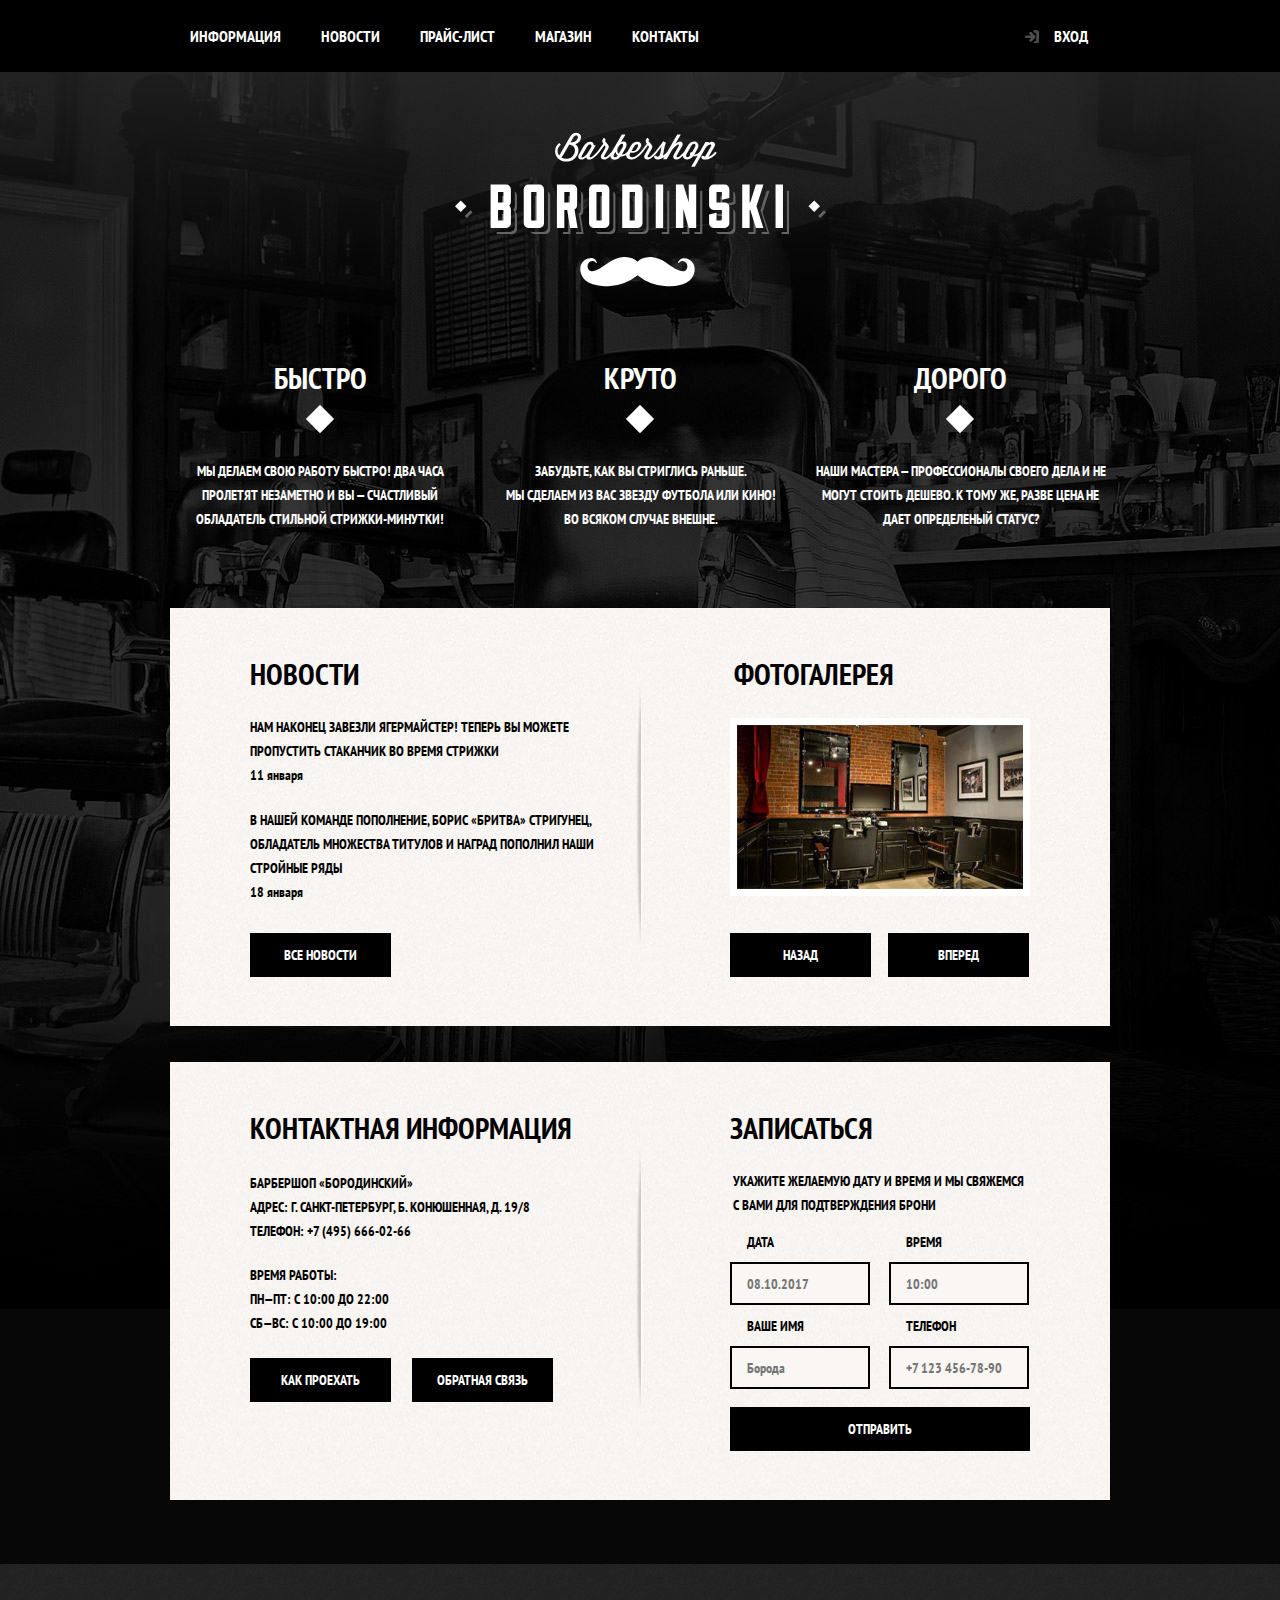
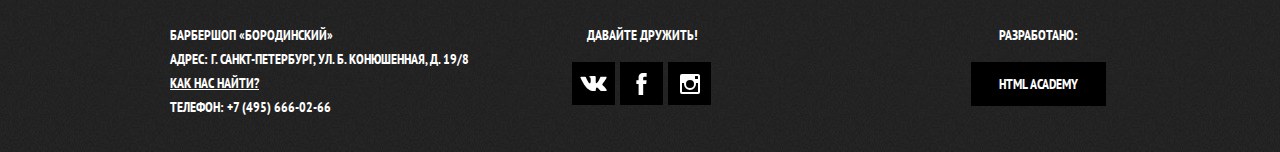
==== commit 1ae2a882: "Добавил функцию открытия и закрытия модального окна" ====
--- a/index.html
+++ b/index.html
@@ -22,7 +22,7 @@
             <li><a href="#">Контакты</a></li>
           </ul>
           <ul class="user-navigation">
-            <li class="login-link"><a href="#">Вход</a></li>
+            <li class="login-link"><a class="login-link-ref" href="#">Вход</a></li>
           </ul>
         </div>
       </nav>
@@ -111,7 +111,7 @@
           </form>
         </section>
        </div>
-     </div> 
+     </div>
     </main>
     <footer class="main-footer">
       <div class="container">
@@ -174,5 +174,7 @@
       <img src="img/map.jpg" width="766" height="560" alt="Офис компании по адресу г.Санкт-Петербург, Б.Конюшенная, Д. 19/8">
       <button class="modal-close" type="button" aria-label="Закрыть"><span class="visually-hidden">Закрыть</span></button>
     </section>
+
+    <script src="js/popup.js"></script>
   </body>
 </html>
--- a/css/style.css
+++ b/css/style.css
@@ -175,6 +175,7 @@
   margin: 0;
   padding: 0;
   display: flex;
+  flex-wrap: wrap;
 }
 
 .features-list h3 {
@@ -689,6 +690,7 @@
 
 .footer-social ul {
   display: flex;
+  flex-wrap: wrap;
   padding: 0;
   margin: 0;
 
@@ -700,7 +702,7 @@
   justify-content: center;
   align-items: center;
   background-color: #000000;
-  margin-right: 6px;
+  margin-right: 5px;
 }
 
 .footer-social li:last-child {
@@ -1164,7 +1166,7 @@
 }
 
 .about-us h2 {
-  margin-bottom: 16px;
+  margin-bottom: 15px;
 }
 
 .about-wrapper p {
@@ -1247,3 +1249,11 @@
 .catalog-items-list li:focus {
   box-shadow: 0 5px 25px 0 rgba(0, 1, 1, 0.3);
 }
+
+.about-wrapper {
+  flex-wrap: wrap;
+}
+
+.modal-show {
+  display: block;
+}
